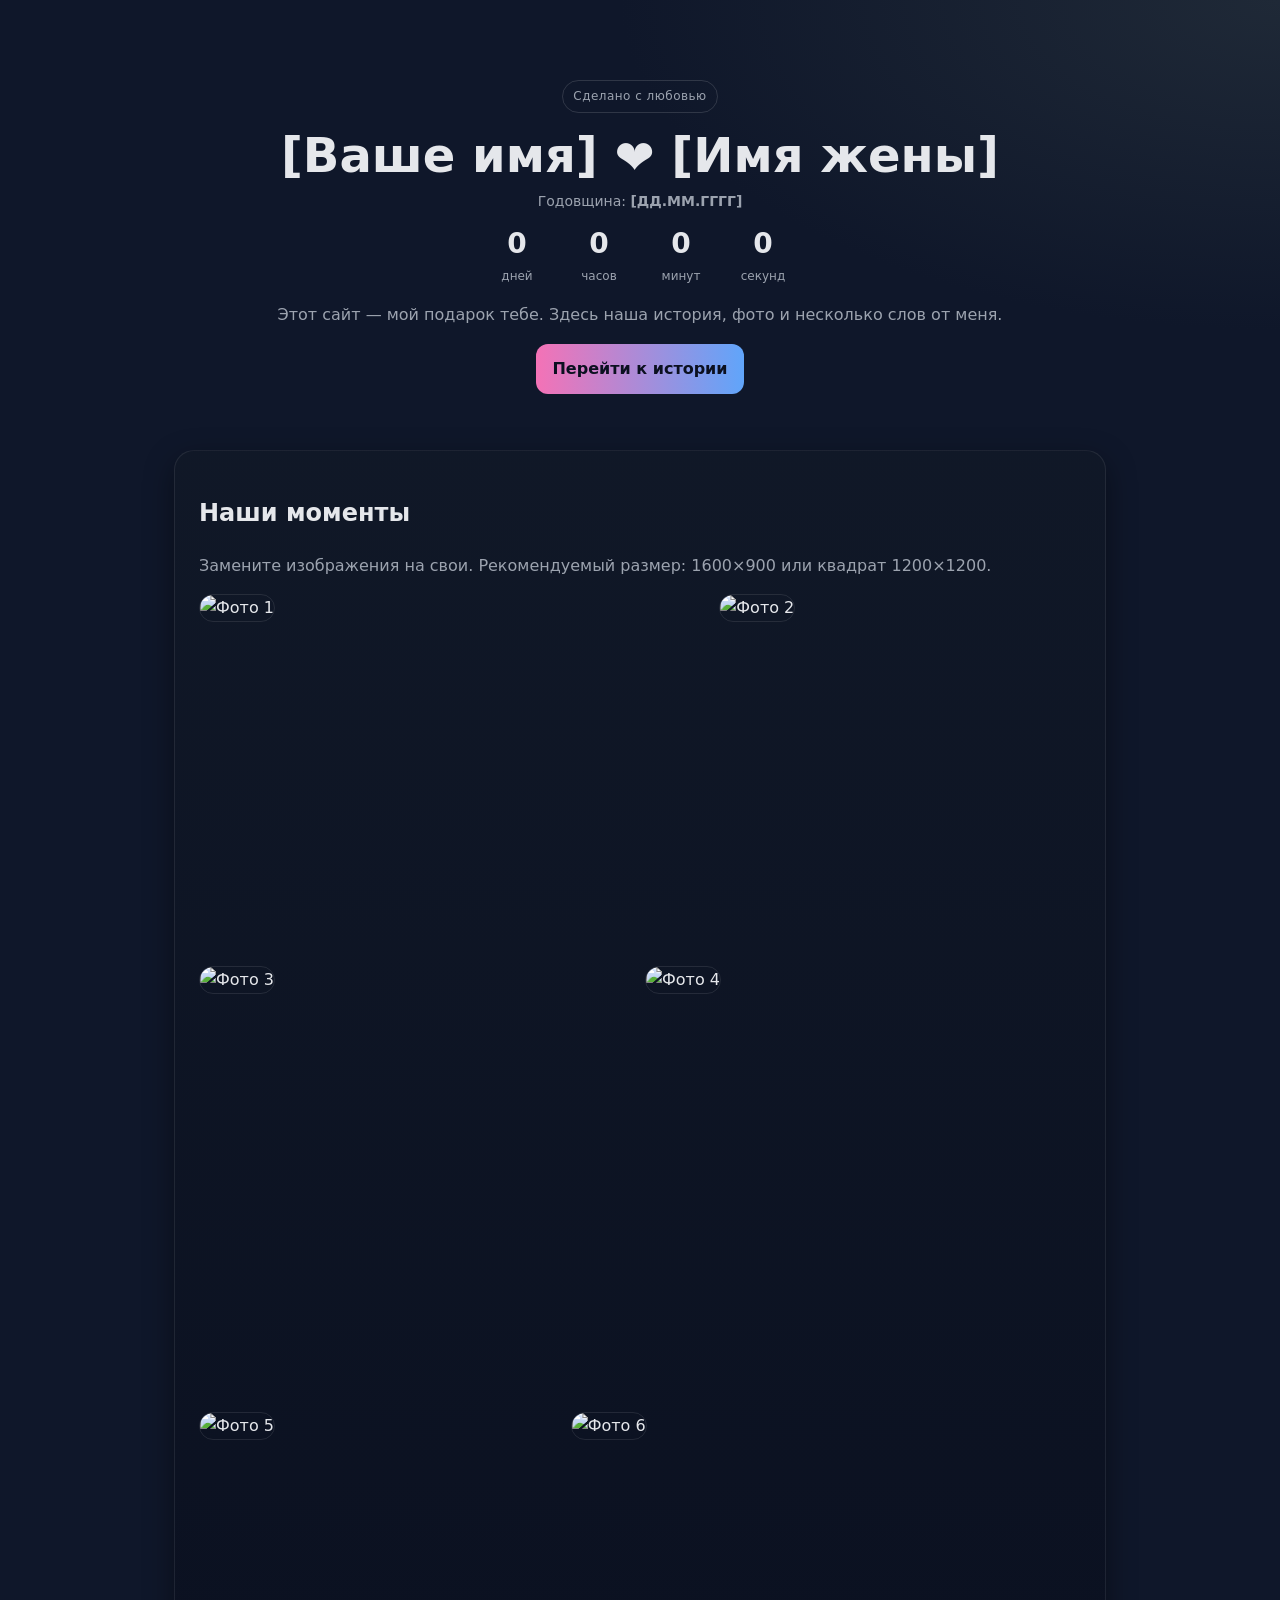
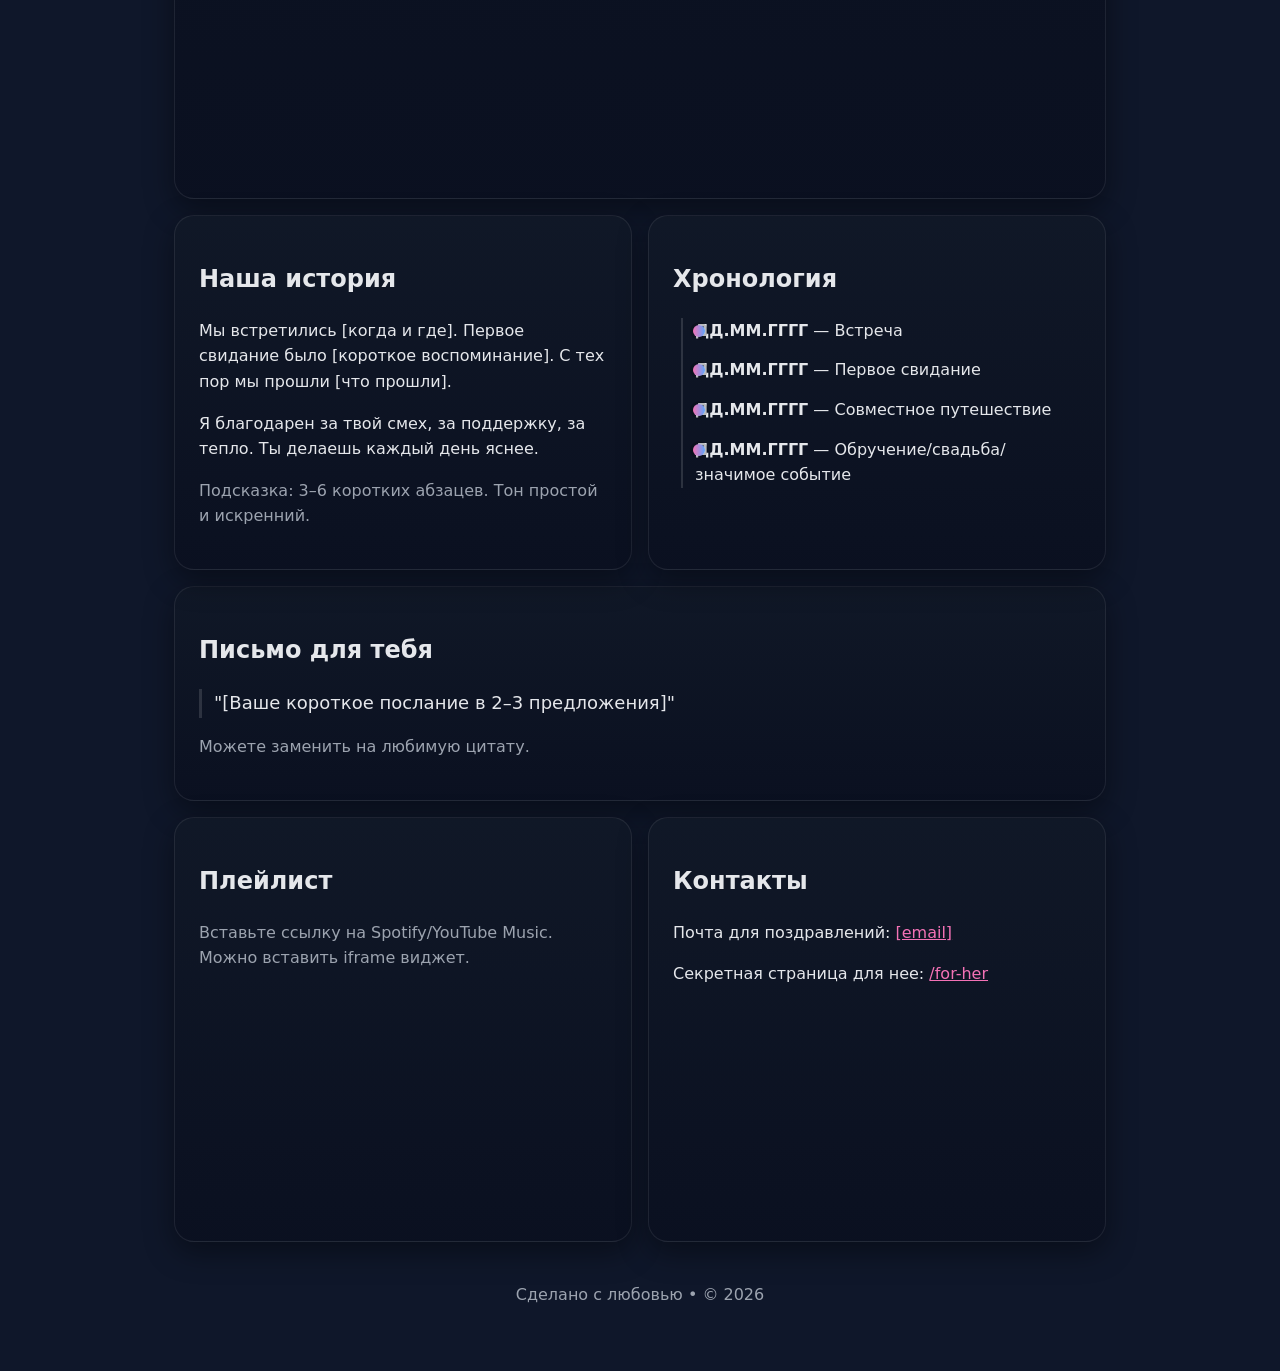
==== index.html @ 2019bb5b "test" ====
<!doctype html>
<html lang="ru">
<head>
  <meta charset="utf-8" />
  <meta name="viewport" content="width=device-width, initial-scale=1" />
  <title>Наша годовщина — [Ваши имена]</title>
  <meta name="description" content="Личный сайт-подарок о нашей истории и любви" />
  <style>
    :root{
      --bg:#0f172a; /* slate-900 */
      --card:#111827ee; /* gray-900 */
      --text:#e5e7eb; /* gray-200 */
      --muted:#9ca3af; /* gray-400 */
      --accent:#f472b6; /* pink-400 */
      --accent2:#60a5fa; /* blue-400 */
    }
    *{box-sizing:border-box}
    html,body{margin:0;background:radial-gradient(1200px 600px at 100% 0%,#1f2937 0%,var(--bg) 55%),var(--bg);color:var(--text);font:16px/1.6 system-ui,-apple-system,Segoe UI,Roboto,Ubuntu,Cantarell,Noto Sans,sans-serif}
    a{color:var(--accent)}
    .wrap{max-width:980px;margin:0 auto;padding:24px}
    header{padding:56px 0;text-align:center}
    .tag{display:inline-block;border:1px solid #ffffff22;color:var(--muted);padding:6px 10px;border-radius:999px;font-size:12px;letter-spacing:.04em}
    h1{font-size:48px;line-height:1.1;margin:16px 0 8px}
    .date{color:var(--muted);font-size:14px}
    .heart{display:inline-block;transform:translateY(2px);}
    .card{background:linear-gradient(180deg,#111827f2,#0b1020f2);border:1px solid #ffffff14;border-radius:20px;padding:24px;box-shadow:0 10px 30px #00000066}
    .grid{display:grid;gap:16px}
    @media(min-width:860px){.grid-2{grid-template-columns:1fr 1fr}}
    .btn{display:inline-block;background:linear-gradient(90deg,var(--accent),var(--accent2));color:#0b1020;padding:12px 16px;border-radius:12px;font-weight:600;text-decoration:none}
    .muted{color:var(--muted)}
    figure{margin:0}
    img{width:100%;height:100%;object-fit:cover;border-radius:16px;border:1px solid #ffffff18}
    .gallery{display:grid;grid-template-columns:repeat(12,1fr);gap:10px}
    .gallery figure{aspect-ratio:1/1;grid-column:span 4}
    @media(min-width:860px){
      .gallery figure:nth-child(1){grid-column:span 7;aspect-ratio:16/9}
      .gallery figure:nth-child(2){grid-column:span 5}
      .gallery figure:nth-child(3){grid-column:span 6}
      .gallery figure:nth-child(4){grid-column:span 6}
      .gallery figure:nth-child(5){grid-column:span 5}
      .gallery figure:nth-child(6){grid-column:span 7;aspect-ratio:16/9}
    }
    .timeline{position:relative;padding-left:22px}
    .timeline:before{content:"";position:absolute;left:8px;top:0;bottom:0;width:2px;background:#ffffff22}
    .tl-item{position:relative;margin:14px 0}
    .tl-item:before{content:"";position:absolute;left:-2px;top:7px;width:12px;height:12px;border-radius:50%;background:linear-gradient(90deg,var(--accent),var(--accent2));box-shadow:0 0 0 3px #0003}
    .quote{font-size:18px;border-left:3px solid #ffffff22;padding-left:12px;margin:0}
    footer{padding:40px 0;text-align:center;color:var(--muted)}
    .center{text-align:center}
    .countdown{display:flex;gap:12px;justify-content:center;margin-top:10px}
    .cd-box{min-width:70px}
    .cd-val{font-size:28px;font-weight:700}
    .cd-label{font-size:12px;color:var(--muted)}
  </style>
</head>
<body>
  <div class="wrap">
    <header>
      <span class="tag">Сделано с любовью</span>
      <h1>[Ваше имя] <span class="heart">❤</span> [Имя жены]</h1>
      <div class="date">Годовщина: <strong>[ДД.ММ.ГГГГ]</strong></div>
      <div class="countdown" id="countdown" hidden>
        <div class="cd-box"><div class="cd-val" id="d">0</div><div class="cd-label">дней</div></div>
        <div class="cd-box"><div class="cd-val" id="h">0</div><div class="cd-label">часов</div></div>
        <div class="cd-box"><div class="cd-val" id="m">0</div><div class="cd-label">минут</div></div>
        <div class="cd-box"><div class="cd-val" id="s">0</div><div class="cd-label">секунд</div></div>
      </div>
      <p class="muted">Этот сайт — мой подарок тебе. Здесь наша история, фото и несколько слов от меня.</p>
      <a class="btn" href="#story">Перейти к истории</a>
    </header>

    <section class="card" id="gallery">
      <h2>Наши моменты</h2>
      <p class="muted">Замените изображения на свои. Рекомендуемый размер: 1600×900 или квадрат 1200×1200.</p>
      <div class="gallery">
        <!-- Замените src на ссылки ваших фото (например, /images/1.jpg). -->
        <figure><img src="https://picsum.photos/seed/anniv1/1600/900" alt="Фото 1"></figure>
        <figure><img src="https://picsum.photos/seed/anniv2/1000" alt="Фото 2"></figure>
        <figure><img src="https://picsum.photos/seed/anniv3/1000" alt="Фото 3"></figure>
        <figure><img src="https://picsum.photos/seed/anniv4/1000" alt="Фото 4"></figure>
        <figure><img src="https://picsum.photos/seed/anniv5/1000" alt="Фото 5"></figure>
        <figure><img src="https://picsum.photos/seed/anniv6/1600/900" alt="Фото 6"></figure>
      </div>
    </section>

    <section class="grid grid-2" id="story" style="margin-top:16px">
      <div class="card">
        <h2>Наша история</h2>
        <p>Мы встретились [когда и где]. Первое свидание было [короткое воспоминание]. С тех пор мы прошли [что прошли].</p>
        <p>Я благодарен за твой смех, за поддержку, за тепло. Ты делаешь каждый день яснее.</p>
        <p class="muted">Подсказка: 3–6 коротких абзацев. Тон простой и искренний.</p>
      </div>
      <div class="card">
        <h2>Хронология</h2>
        <div class="timeline">
          <div class="tl-item"><strong>ДД.ММ.ГГГГ</strong> — Встреча</div>
          <div class="tl-item"><strong>ДД.ММ.ГГГГ</strong> — Первое свидание</div>
          <div class="tl-item"><strong>ДД.ММ.ГГГГ</strong> — Совместное путешествие</div>
          <div class="tl-item"><strong>ДД.ММ.ГГГГ</strong> — Обручение/свадьба/значимое событие</div>
        </div>
      </div>
    </section>

    <section class="card" style="margin-top:16px">
      <h2>Письмо для тебя</h2>
      <blockquote class="quote">"[Ваше короткое послание в 2–3 предложения]"</blockquote>
      <p class="muted">Можете заменить на любимую цитату.</p>
    </section>

    <section class="grid grid-2" style="margin-top:16px">
      <div class="card">
        <h2>Плейлист</h2>
        <p class="muted">Вставьте ссылку на Spotify/YouTube Music. Можно вставить iframe виджет.</p>
        <!-- Пример: замените URL на свой embed. -->
        <div style="position:relative;padding-top:56.25%">
          <iframe title="Playlist" src="https://www.youtube.com/embed/dQw4w9WgXcQ" allowfullscreen style="position:absolute;inset:0;width:100%;height:100%;border:0;border-radius:16px"></iframe>
        </div>
      </div>
      <div class="card">
        <h2>Контакты</h2>
        <p>Почта для поздравлений: <a href="mailto:[email]">[email]</a></p>
        <p>Секретная страница для нее: <a href="#" title="Можно добавить пароль позже">/for-her</a></p>
      </div>
    </section>

    <footer>
      Сделано с любовью • © <span id="year"></span>
    </footer>
  </div>

  <script>
    // Обновление года в футере
    document.getElementById('year').textContent = new Date().getFullYear();

    // Простой обратный отсчет к годовщине. Замените дату ниже на вашу.
    // Формат: ГГГГ-ММ-ДДTЧЧ:ММ:СС (локальное время)
    const anniversaryISO = '[2025-12-31T00:00:00]';
    if(!anniversaryISO.includes('[')){
      const box = document.getElementById('countdown');
      box.hidden = false;
      const dEl = document.getElementById('d');
      const hEl = document.getElementById('h');
      const mEl = document.getElementById('m');
      const sEl = document.getElementById('s');
      const target = new Date(anniversaryISO);
      const tick = () => {
        const now = new Date();
        let diff = Math.max(0, target - now);
        const d = Math.floor(diff / (1000*60*60*24)); diff -= d*24*60*60*1000;
        const h = Math.floor(diff / (1000*60*60)); diff -= h*60*60*1000;
        const m = Math.floor(diff / (1000*60)); diff -= m*60*1000;
        const s = Math.floor(diff / 1000);
        dEl.textContent = d; hEl.textContent = h; mEl.textContent = m; sEl.textContent = s;
      };
      tick();
      setInterval(tick, 1000);
    }
  </script>

  <!--
  ИНСТРУКЦИИ ПО ПУБЛИКАЦИИ ЗА 10–20 МИНУТ:
  1) GitHub Pages (бесплатно)
     • Создайте репозиторий, назовите его username.github.io
     • Загрузите этот файл как index.html в корень
     • Откройте https://username.github.io
  2) Netlify/Vercel (бесплатно)
     • Создайте сайт, перетащите этот index.html в дэшборд
     • Либо подключите репозиторий, настройте корень как /
  3) Tilda/Wix/Framer
     • Импортируйте/вставьте HTML-блок и вставьте содержимое
  ДОБАВИТЬ ДОМЕН:
     • Купите домен у любого регистратора и подключите к выбранному хостингу
  КОНФИДЕНЦИАЛЬНОСТЬ:
     • Не публикуйте персональные данные без согласия
     • Ставьте noindex, если сайт должен быть приватным
  Добавьте в <head>: <meta name="robots" content="noindex,nofollow">
  -->
</body>
</html>
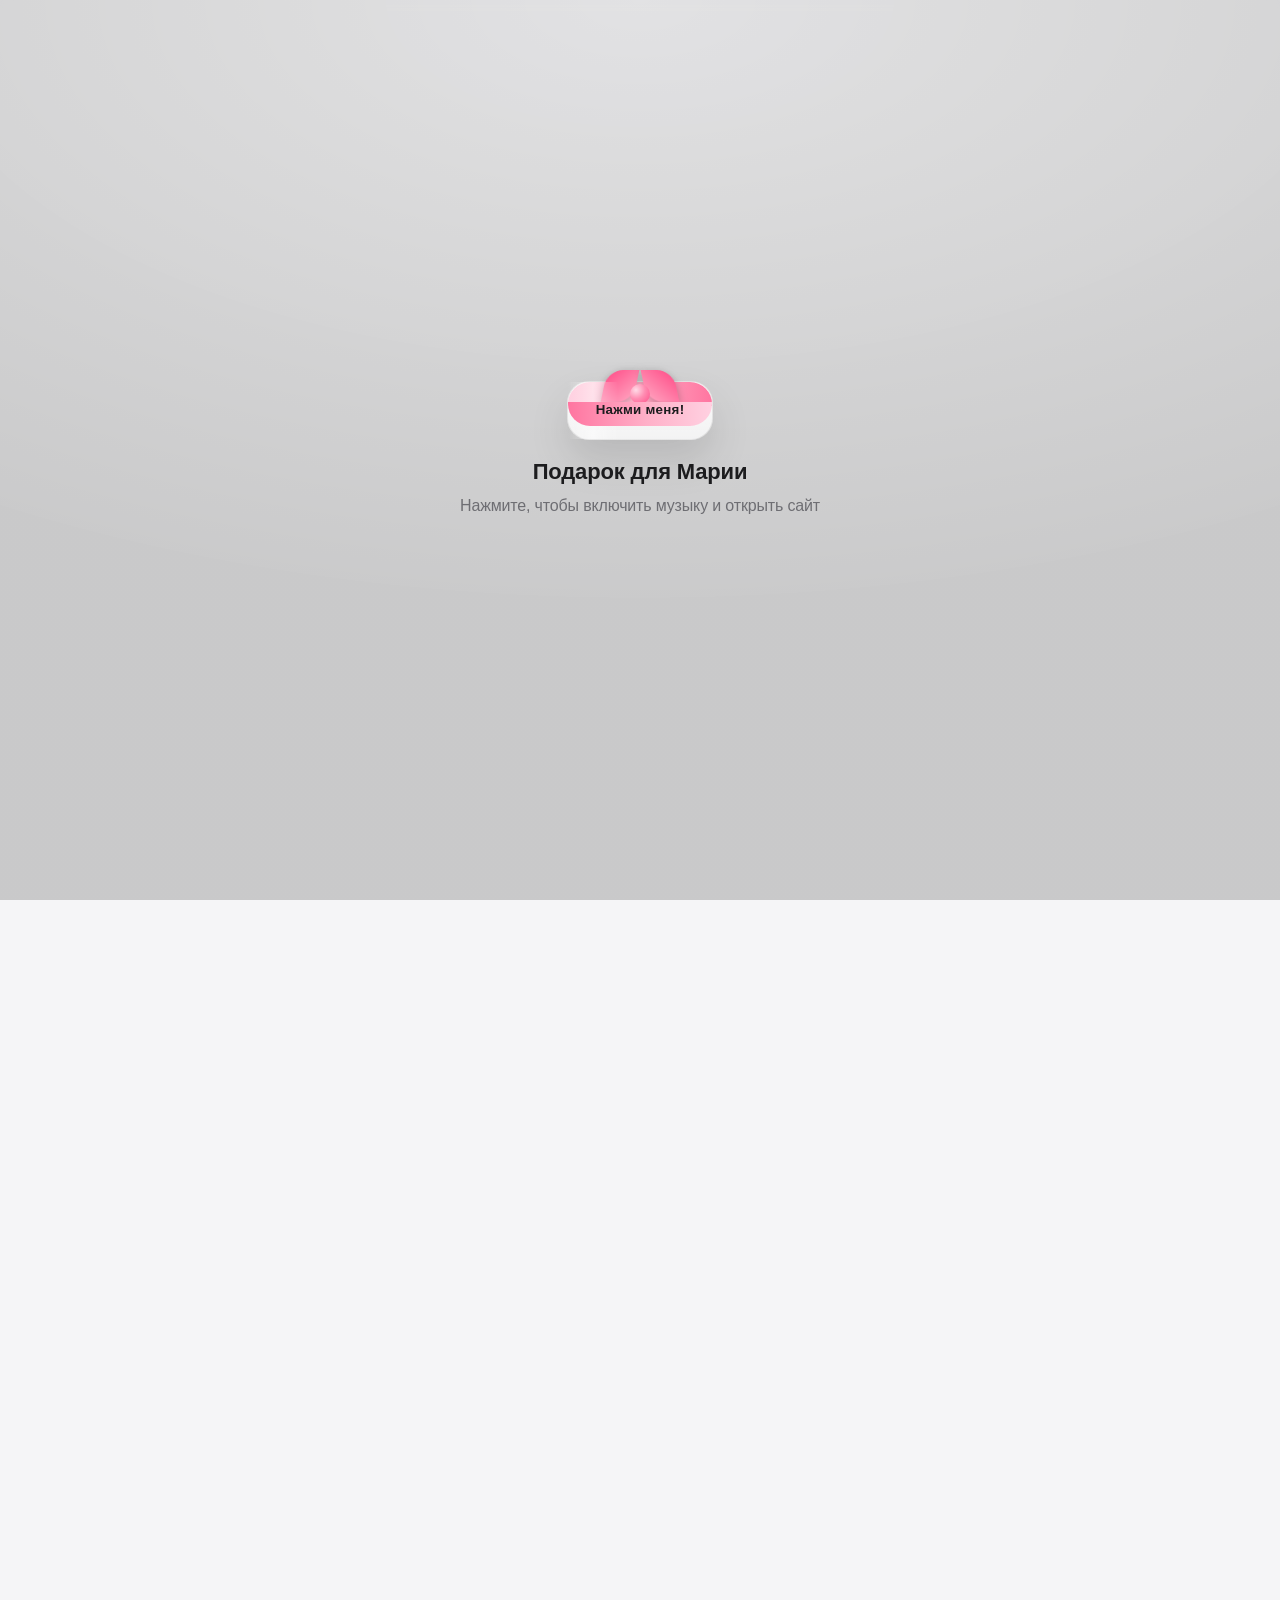
==== commit d64e0912: "test" ====
--- a/index.html
+++ b/index.html
@@ -3,34 +3,57 @@
 <head>
   <meta charset="utf-8" />
   <meta name="viewport" content="width=device-width, initial-scale=1" />
-  <title>Наша годовщина — [Ваши имена]</title>
+  <title>Наша годовщина — Ираклий и Мария</title>
   <meta name="description" content="Личный сайт-подарок о нашей истории и любви" />
   <style>
     :root{
-      --bg:#0f172a; /* slate-900 */
-      --card:#111827ee; /* gray-900 */
-      --text:#e5e7eb; /* gray-200 */
-      --muted:#9ca3af; /* gray-400 */
-      --accent:#f472b6; /* pink-400 */
-      --accent2:#60a5fa; /* blue-400 */
+      --surface:#ffffff;
+      --surface-2:#f5f5f7;
+      --border:#e5e7eb;
+      --text:#1d1d1f;
+      --muted:#6e6e73;
+      --accent:#007aff;
+      --ribbon1:#ff75a0;
+      --ribbon2:#ffb0c8;
+      --ribbon3:#ffd1e1;
     }
     *{box-sizing:border-box}
-    html,body{margin:0;background:radial-gradient(1200px 600px at 100% 0%,#1f2937 0%,var(--bg) 55%),var(--bg);color:var(--text);font:16px/1.6 system-ui,-apple-system,Segoe UI,Roboto,Ubuntu,Cantarell,Noto Sans,sans-serif}
-    a{color:var(--accent)}
+    html,body{
+      margin:0;
+      background:var(--surface-2);
+      color:var(--text);
+      font:16px/1.6 -apple-system,BlinkMacSystemFont,Segoe UI,Roboto,Ubuntu,Cantarell,Noto Sans,sans-serif;
+      letter-spacing:-.01em;
+      -webkit-font-smoothing:antialiased;
+      text-rendering:optimizeLegibility;
+      height:100%;
+    }
+    a{color:var(--accent);text-decoration:none}
+    a:hover{text-decoration:underline}
+
+    /* Fade-in for main content only */
+    .page{opacity:0; transition:opacity .8s ease}
+    .page.show{opacity:1}
+
     .wrap{max-width:980px;margin:0 auto;padding:24px}
-    header{padding:56px 0;text-align:center}
-    .tag{display:inline-block;border:1px solid #ffffff22;color:var(--muted);padding:6px 10px;border-radius:999px;font-size:12px;letter-spacing:.04em}
-    h1{font-size:48px;line-height:1.1;margin:16px 0 8px}
-    .date{color:var(--muted);font-size:14px}
-    .heart{display:inline-block;transform:translateY(2px);}
-    .card{background:linear-gradient(180deg,#111827f2,#0b1020f2);border:1px solid #ffffff14;border-radius:20px;padding:24px;box-shadow:0 10px 30px #00000066}
+    header{padding:80px 0;text-align:center}
+    .tag{
+      display:inline-block;background:var(--surface-2);border:1px solid var(--border);
+      color:var(--muted);padding:6px 12px;border-radius:999px;font-size:12px;letter-spacing:.04em
+    }
+    h1{font-size:56px;line-height:1.05;margin:16px 0 8px;font-weight:700;letter-spacing:-.02em}
+    .date{color:var(--muted);font-size:15px}
+    .heart{display:inline-block;transform:translateY(2px)}
+    .card{background:var(--surface);border:1px solid var(--border);border-radius:24px;padding:28px;box-shadow:0 8px 24px rgba(0,0,0,.04)}
     .grid{display:grid;gap:16px}
     @media(min-width:860px){.grid-2{grid-template-columns:1fr 1fr}}
-    .btn{display:inline-block;background:linear-gradient(90deg,var(--accent),var(--accent2));color:#0b1020;padding:12px 16px;border-radius:12px;font-weight:600;text-decoration:none}
-    .muted{color:var(--muted)}
+    .btn{display:inline-block;background:var(--accent);color:#fff;padding:12px 18px;border-radius:12px;font-weight:600;text-decoration:none;border:1px solid #0a6aff}
+    .btn:hover{filter:brightness(0.98)}
+    .btn:active{transform:translateY(1px)}
+    .muted{color:var(--muted);font-size:15px}
     figure{margin:0}
-    img{width:100%;height:100%;object-fit:cover;border-radius:16px;border:1px solid #ffffff18}
-    .gallery{display:grid;grid-template-columns:repeat(12,1fr);gap:10px}
+    img{width:100%;height:100%;object-fit:cover;border-radius:20px;border:1px solid var(--border);background:#fff}
+    .gallery{display:grid;grid-template-columns:repeat(12,1fr);gap:12px}
     .gallery figure{aspect-ratio:1/1;grid-column:span 4}
     @media(min-width:860px){
       .gallery figure:nth-child(1){grid-column:span 7;aspect-ratio:16/9}
@@ -41,25 +64,83 @@
       .gallery figure:nth-child(6){grid-column:span 7;aspect-ratio:16/9}
     }
     .timeline{position:relative;padding-left:22px}
-    .timeline:before{content:"";position:absolute;left:8px;top:0;bottom:0;width:2px;background:#ffffff22}
+    .timeline:before{content:"";position:absolute;left:8px;top:0;bottom:0;width:2px;background:var(--border)}
     .tl-item{position:relative;margin:14px 0}
-    .tl-item:before{content:"";position:absolute;left:-2px;top:7px;width:12px;height:12px;border-radius:50%;background:linear-gradient(90deg,var(--accent),var(--accent2));box-shadow:0 0 0 3px #0003}
-    .quote{font-size:18px;border-left:3px solid #ffffff22;padding-left:12px;margin:0}
-    footer{padding:40px 0;text-align:center;color:var(--muted)}
+    .tl-item:before{content:"";position:absolute;left:-2px;top:7px;width:12px;height:12px;border-radius:50%;background:var(--accent);box-shadow:0 0 0 3px rgba(0,122,255,.15)}
+    .quote{font-size:20px;border-left:3px solid var(--border);padding-left:12px;margin:0;color:#1d1d1f}
+    footer{padding:48px 0;text-align:center;color:var(--muted)}
     .center{text-align:center}
-    .countdown{display:flex;gap:12px;justify-content:center;margin-top:10px}
+    .countdown{display:flex;gap:16px;justify-content:center;margin-top:16px}
     .cd-box{min-width:70px}
-    .cd-val{font-size:28px;font-weight:700}
+    .cd-val{font-size:32px;font-weight:700}
     .cd-label{font-size:12px;color:var(--muted)}
+    .story{max-width:820px;margin:24px auto}
+    .card-soft{border-radius:28px;padding:40px}
+    .prose p{font-size:18px;line-height:1.9;margin:0 0 14px}
+
+    /* Fullscreen gate overlay */
+    #gate{
+      position:fixed;inset:0;display:flex;align-items:center;justify-content:center;
+      background:radial-gradient(1200px 600px at 50% 0%, rgba(0,0,0,.08), rgba(0,0,0,.18)), rgba(245,245,247,.9);
+      backdrop-filter:saturate(1.2) blur(6px);
+      z-index:9999;
+      transition:opacity .6s ease, visibility .6s ease;
+    }
+    #gate.hidden{opacity:0;visibility:hidden}
+
+    /* Gift button */
+    .gift-btn{position:relative;display:inline-block;padding:20px 28px 22px;border-radius:22px;border:1px solid rgba(0,0,0,.08);
+      background:linear-gradient(180deg,rgba(255,255,255,.9),rgba(255,255,255,.75));
+      color:#1d1d1f;font-weight:800;letter-spacing:.02em;cursor:pointer;
+      box-shadow:0 20px 40px rgba(0,0,0,.12), inset 0 1px 0 rgba(255,255,255,.6);
+      transition:transform .15s ease, box-shadow .2s ease, filter .2s ease;
+    }
+    .gift-btn:hover{transform:translateY(-1px);filter:brightness(1.02);box-shadow:0 24px 48px rgba(0,0,0,.14), inset 0 1px 0 rgba(255,255,255,.6)}
+    .gift-btn:active{transform:translateY(0) scale(.995)}
+
+    /* ribbons */
+    .gift-btn:before,.gift-btn:after{content:"";position:absolute;left:0;right:0;height:42%;border-bottom-left-radius:22px;border-bottom-right-radius:22px;background:linear-gradient(90deg,var(--ribbon1),var(--ribbon2) 55%,var(--ribbon3))}
+    .gift-btn:before{top:0;height:42%;border-radius:22px 22px 0 0;background:linear-gradient(90deg,var(--ribbon3),var(--ribbon2) 45%,var(--ribbon1))}
+    /* bow */
+    .gift-btn .bow{position:absolute;top:-12px;left:50%;width:72px;height:32px;transform:translateX(-50%)}
+    .gift-btn .bow:before,.gift-btn .bow:after{content:"";position:absolute;top:0;width:32px;height:32px;border-radius:16px 0 16px 0;background:linear-gradient(135deg,#ff4d88,#ffa6c1);filter:drop-shadow(0 2px 4px rgba(0,0,0,.25))}
+    .gift-btn .bow:before{left:0;transform:skewX(-12deg)}
+    .gift-btn .bow:after{right:0;transform:scaleX(-1) skewX(-12deg)}
+    .gift-btn .knot{position:absolute;top:2px;left:50%;width:20px;height:20px;transform:translateX(-50%);border-radius:50%;background:radial-gradient(circle at 30% 30%,#ffdbe7 0,#ff8db2 45%,#ff4d88 100%)}
+    /* shine */
+    @keyframes shine{0%{opacity:0;transform:translateX(-120%) rotate(8deg)}60%{opacity:.85}100%{opacity:0;transform:translateX(140%) rotate(8deg)}}
+    .gift-btn .shine{pointer-events:none;position:absolute;inset:0}
+    .gift-btn .shine:before{content:"";position:absolute;top:0;left:0;width:35%;height:100%;background:linear-gradient(90deg,transparent,rgba(255,255,255,.5),transparent);animation:shine 2.8s ease-in-out infinite}
+
+    /* Gate caption */
+    #gate h2{margin:14px 0 4px;font-size:22px;text-align:center;color:#1d1d1f}
+    #gate p{margin:0;text-align:center;color:var(--muted)}
   </style>
 </head>
 <body>
+<!-- Fullscreen gate with gift button -->
+<div id="gate" role="dialog" aria-label="Подарок">
+  <div style="text-align:center">
+    <button class="gift-btn" id="playBtn" type="button" aria-label="Включить музыку">
+      <span class="bow"></span><span class="knot"></span><span class="shine"></span>
+      <span style="position:relative;z-index:1">Нажми меня!</span>
+    </button>
+    <h2>Подарок для Марии</h2>
+    <p>Нажмите, чтобы включить музыку и открыть сайт</p>
+  </div>
+</div>
+
+<!-- Audio -->
+<audio id="bgm" src="music.mp3" preload="auto" loop></audio>
+
+<!-- Main page content -->
+<div id="page" class="page">
   <div class="wrap">
     <header>
       <span class="tag">Сделано с любовью</span>
-      <h1>[Ваше имя] <span class="heart">❤</span> [Имя жены]</h1>
-      <div class="date">Годовщина: <strong>[ДД.ММ.ГГГГ]</strong></div>
-      <div class="countdown" id="countdown" hidden>
+      <h1>Ираклий <span class="heart">❤</span> Мария</h1>
+      <div class="date">Годовщина: <strong>02.11.2024</strong> • 14:00 (UTC+3)</div>
+      <div class="countdown" id="countdown">
         <div class="cd-box"><div class="cd-val" id="d">0</div><div class="cd-label">дней</div></div>
         <div class="cd-box"><div class="cd-val" id="h">0</div><div class="cd-label">часов</div></div>
         <div class="cd-box"><div class="cd-val" id="m">0</div><div class="cd-label">минут</div></div>
@@ -71,109 +152,113 @@
 
     <section class="card" id="gallery">
       <h2>Наши моменты</h2>
-      <p class="muted">Замените изображения на свои. Рекомендуемый размер: 1600×900 или квадрат 1200×1200.</p>
       <div class="gallery">
-        <!-- Замените src на ссылки ваших фото (например, /images/1.jpg). -->
-        <figure><img src="https://picsum.photos/seed/anniv1/1600/900" alt="Фото 1"></figure>
-        <figure><img src="https://picsum.photos/seed/anniv2/1000" alt="Фото 2"></figure>
-        <figure><img src="https://picsum.photos/seed/anniv3/1000" alt="Фото 3"></figure>
-        <figure><img src="https://picsum.photos/seed/anniv4/1000" alt="Фото 4"></figure>
-        <figure><img src="https://picsum.photos/seed/anniv5/1000" alt="Фото 5"></figure>
-        <figure><img src="https://picsum.photos/seed/anniv6/1600/900" alt="Фото 6"></figure>
+        <figure><img src="img/IMG_0788.HEIC" alt="Фото"></figure>
+        <figure><img src="img/IMG_0649.JPG" alt="Фото"></figure>
+        <figure><img src="img/IMG_8666.HEIC" alt="Фото"></figure>
+        <figure><img src="img/IMG_0648.JPG" alt="Фото"></figure>
+        <figure><img src="img/IMG_9902.HEIC" alt="Фото"></figure>
+        <figure><img src="img/IMG_9134.HEIC" alt="Фото"></figure>
+        <figure><img src="img/IMG_8917.HEIC" alt="Фото"></figure>
+        <figure><img src="img/IMG_8511.JPG" alt="Фото"></figure>
+        <figure><img src="img/IMG_8466.JPG" alt="Фото"></figure>
+        <figure><img src="img/IMG_8882.JPG" alt="Фото"></figure>
+        <figure><img src="img/IMG_8953.PNG" alt="Фото"></figure>
+        <figure><img src="img/IMG_0647.JPG" alt="Фото"></figure>
+        <figure><img src="img/IMG_0154.HEIC" alt="Фото"></figure>
+        <figure><img src="img/IMG_0147.HEIC" alt="Фото"></figure>
       </div>
     </section>
 
-    <section class="grid grid-2" id="story" style="margin-top:16px">
-      <div class="card">
+    <section id="story" class="story">
+      <div class="card card-soft">
         <h2>Наша история</h2>
-        <p>Мы встретились [когда и где]. Первое свидание было [короткое воспоминание]. С тех пор мы прошли [что прошли].</p>
-        <p>Я благодарен за твой смех, за поддержку, за тепло. Ты делаешь каждый день яснее.</p>
-        <p class="muted">Подсказка: 3–6 коротких абзацев. Тон простой и искренний.</p>
-      </div>
-      <div class="card">
-        <h2>Хронология</h2>
-        <div class="timeline">
-          <div class="tl-item"><strong>ДД.ММ.ГГГГ</strong> — Встреча</div>
-          <div class="tl-item"><strong>ДД.ММ.ГГГГ</strong> — Первое свидание</div>
-          <div class="tl-item"><strong>ДД.ММ.ГГГГ</strong> — Совместное путешествие</div>
-          <div class="tl-item"><strong>ДД.ММ.ГГГГ</strong> — Обручение/свадьба/значимое событие</div>
+        <div class="prose">
+          <p>Когда я впервые увидел тебя, Маша, у меня буквально свело челюсть от твоей красоты.</p>
+          <p>С первых дней рядом с тобой было спокойно, легко и по-настоящему хорошо. Мы проводили много времени вместе, гуляли, разговаривали и узнавали друг друга.</p>
+          <p>Помнишь нашу поездку в Ширяево? Домик среди гор и реки, вечер под звёздами и тот милый момент с ежиком — воспоминание, которое до сих пор вызывает улыбку.</p>
+          <p>Ты была рядом со мной на каждом шаге, и я безмерно благодарен тебе.</p>
+          <p>Наше путешествие в Таиланд стало одной из самых романтичных страниц: острова, закаты, прогулки и чувство, что мы — команда.</p>
+          <p>Я люблю тебя за искренность. Ты умеешь быть разной, но всегда остаёшься собой. С тобой мы пройдём любые испытания и разделим любые радости. Ты — моя опора, нежность и любовь.</p>
         </div>
       </div>
     </section>
 
     <section class="card" style="margin-top:16px">
       <h2>Письмо для тебя</h2>
-      <blockquote class="quote">"[Ваше короткое послание в 2–3 предложения]"</blockquote>
-      <p class="muted">Можете заменить на любимую цитату.</p>
+      <blockquote class="quote">
+        Маша, рядом с тобой я чувствую себя дома, где спокойно, тепло и правильно. Ты наполняешь мою жизнь смыслом, нежностью и светом. Я хочу идти с тобой рядом через каждый день, создавая нашу историю, которую хочется беречь.
+        Сегодня наша первая годовщина и мы пройдем рука об руку эту жизнь. Что бы ни било - знай я безмерно тебя люблю и я всегда с тобой
+      </blockquote>
     </section>
-
-    <section class="grid grid-2" style="margin-top:16px">
-      <div class="card">
-        <h2>Плейлист</h2>
-        <p class="muted">Вставьте ссылку на Spotify/YouTube Music. Можно вставить iframe виджет.</p>
-        <!-- Пример: замените URL на свой embed. -->
-        <div style="position:relative;padding-top:56.25%">
-          <iframe title="Playlist" src="https://www.youtube.com/embed/dQw4w9WgXcQ" allowfullscreen style="position:absolute;inset:0;width:100%;height:100%;border:0;border-radius:16px"></iframe>
-        </div>
-      </div>
-      <div class="card">
-        <h2>Контакты</h2>
-        <p>Почта для поздравлений: <a href="mailto:[email]">[email]</a></p>
-        <p>Секретная страница для нее: <a href="#" title="Можно добавить пароль позже">/for-her</a></p>
-      </div>
-    </section>
-
-    <footer>
-      Сделано с любовью • © <span id="year"></span>
-    </footer>
   </div>
-
-  <script>
-    // Обновление года в футере
-    document.getElementById('year').textContent = new Date().getFullYear();
-
-    // Простой обратный отсчет к годовщине. Замените дату ниже на вашу.
-    // Формат: ГГГГ-ММ-ДДTЧЧ:ММ:СС (локальное время)
-    const anniversaryISO = '[2025-12-31T00:00:00]';
-    if(!anniversaryISO.includes('[')){
-      const box = document.getElementById('countdown');
-      box.hidden = false;
-      const dEl = document.getElementById('d');
-      const hEl = document.getElementById('h');
-      const mEl = document.getElementById('m');
-      const sEl = document.getElementById('s');
-      const target = new Date(anniversaryISO);
-      const tick = () => {
-        const now = new Date();
-        let diff = Math.max(0, target - now);
-        const d = Math.floor(diff / (1000*60*60*24)); diff -= d*24*60*60*1000;
-        const h = Math.floor(diff / (1000*60*60)); diff -= h*60*60*1000;
-        const m = Math.floor(diff / (1000*60)); diff -= m*60*1000;
-        const s = Math.floor(diff / 1000);
-        dEl.textContent = d; hEl.textContent = h; mEl.textContent = m; sEl.textContent = s;
-      };
-      tick();
-      setInterval(tick, 1000);
-    }
-  </script>
-
-  <!--
-  ИНСТРУКЦИИ ПО ПУБЛИКАЦИИ ЗА 10–20 МИНУТ:
-  1) GitHub Pages (бесплатно)
-     • Создайте репозиторий, назовите его username.github.io
-     • Загрузите этот файл как index.html в корень
-     • Откройте https://username.github.io
-  2) Netlify/Vercel (бесплатно)
-     • Создайте сайт, перетащите этот index.html в дэшборд
-     • Либо подключите репозиторий, настройте корень как /
-  3) Tilda/Wix/Framer
-     • Импортируйте/вставьте HTML-блок и вставьте содержимое
-  ДОБАВИТЬ ДОМЕН:
-     • Купите домен у любого регистратора и подключите к выбранному хостингу
-  КОНФИДЕНЦИАЛЬНОСТЬ:
-     • Не публикуйте персональные данные без согласия
-     • Ставьте noindex, если сайт должен быть приватным
-  Добавьте в <head>: <meta name="robots" content="noindex,nofollow">
-  -->
+</div>
+
+<script>
+  // Gate logic + reveal
+  const gate = document.getElementById('gate');
+  const page = document.getElementById('page');
+  const btn = document.getElementById('playBtn');
+  const audio = document.getElementById('bgm');
+
+  btn.addEventListener('click', async () => {
+    try{ await audio.play(); }catch(e){ /* ignore */ }
+    gate.classList.add('hidden');
+    page.classList.add('show');
+  });
+
+  // Countdown
+  (function(){
+    const dEl = document.getElementById('d');
+    const hEl = document.getElementById('h');
+    const mEl = document.getElementById('m');
+    const sEl = document.getElementById('s');
+
+    // Дата свадьбы: 2 ноября 2024, 14:00 UTC+3
+    const start = new Date('2024-11-02T14:00:00+03:00');
+
+    const tick = () => {
+      const now = new Date();
+      let diff = Math.max(0, now - start);
+
+      const d = Math.floor(diff / (1000*60*60*24)); diff -= d*24*60*60*1000;
+      const h = Math.floor(diff / (1000*60*60)); diff -= h*60*60*1000;
+      const m = Math.floor(diff / (1000*60)); diff -= m*60*1000;
+      const s = Math.floor(diff / 1000);
+
+      dEl.textContent = d;
+      hEl.textContent = h;
+      mEl.textContent = m;
+      sEl.textContent = s;
+    };
+
+    tick();
+    setInterval(tick, 1000);
+  })();
+</script>
+<script>
+  const hearts = [];
+  const colors = ['#ff5fa2','#ff8fc8','#ffc3dd'];
+  const spawn = () => {
+    const h = document.createElement('div');
+    h.textContent = '❤';
+    const size = 250 + Math.random()*24;
+    h.style.position='fixed';
+    h.style.left = Math.random()*100 + 'vw';
+    h.style.top = '100vh';
+    h.style.fontSize = size+'px';
+    h.style.color = colors[Math.floor(Math.random()*colors.length)];
+    h.style.opacity = .8;
+    h.style.pointerEvents='none';
+    h.style.transition = 'transform 6s linear, opacity 6s linear';
+    document.body.appendChild(h);
+    requestAnimationFrame(() => {
+      h.style.transform = `translateY(-110vh) translateX(${(Math.random()*40-20)}vw)`;
+      h.style.opacity = 0;
+    });
+    setTimeout(() => h.remove(), 6000);
+  };
+  setInterval(spawn, 900);
+</script>
 </body>
 </html>
